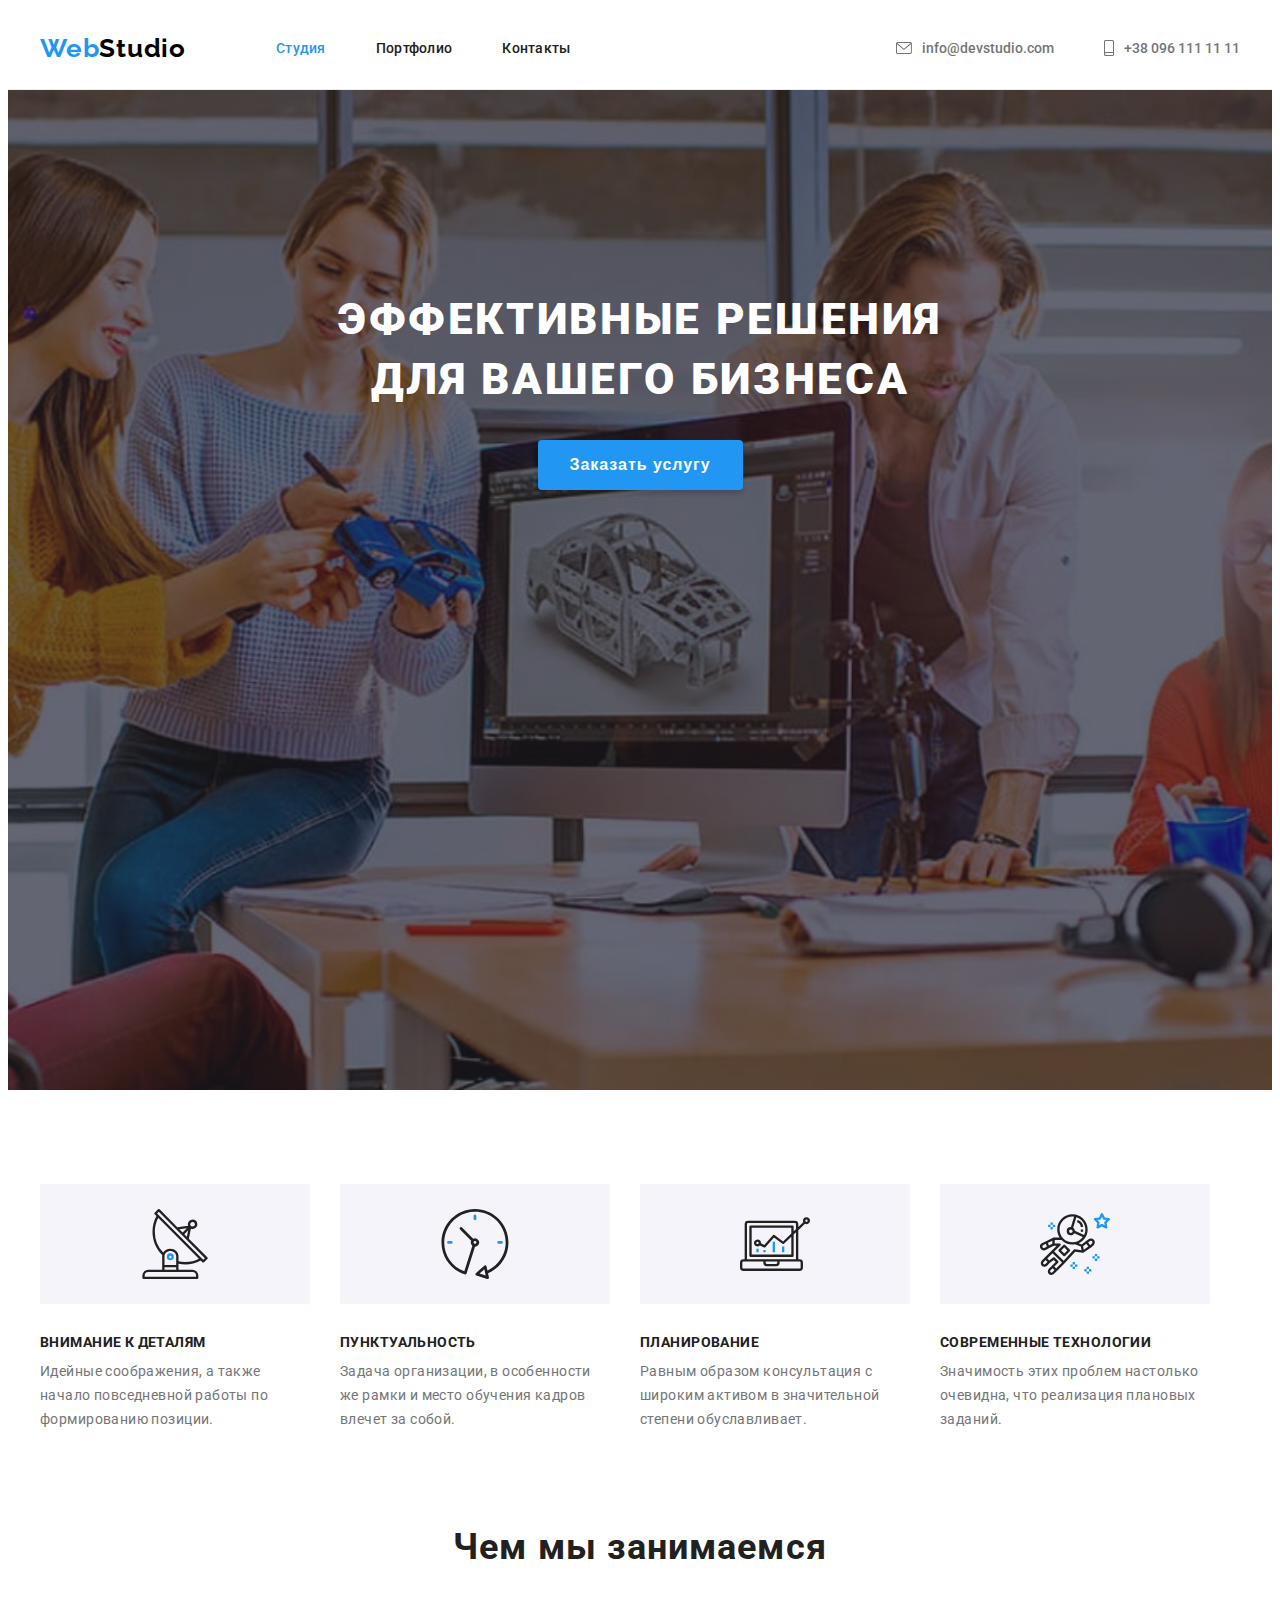
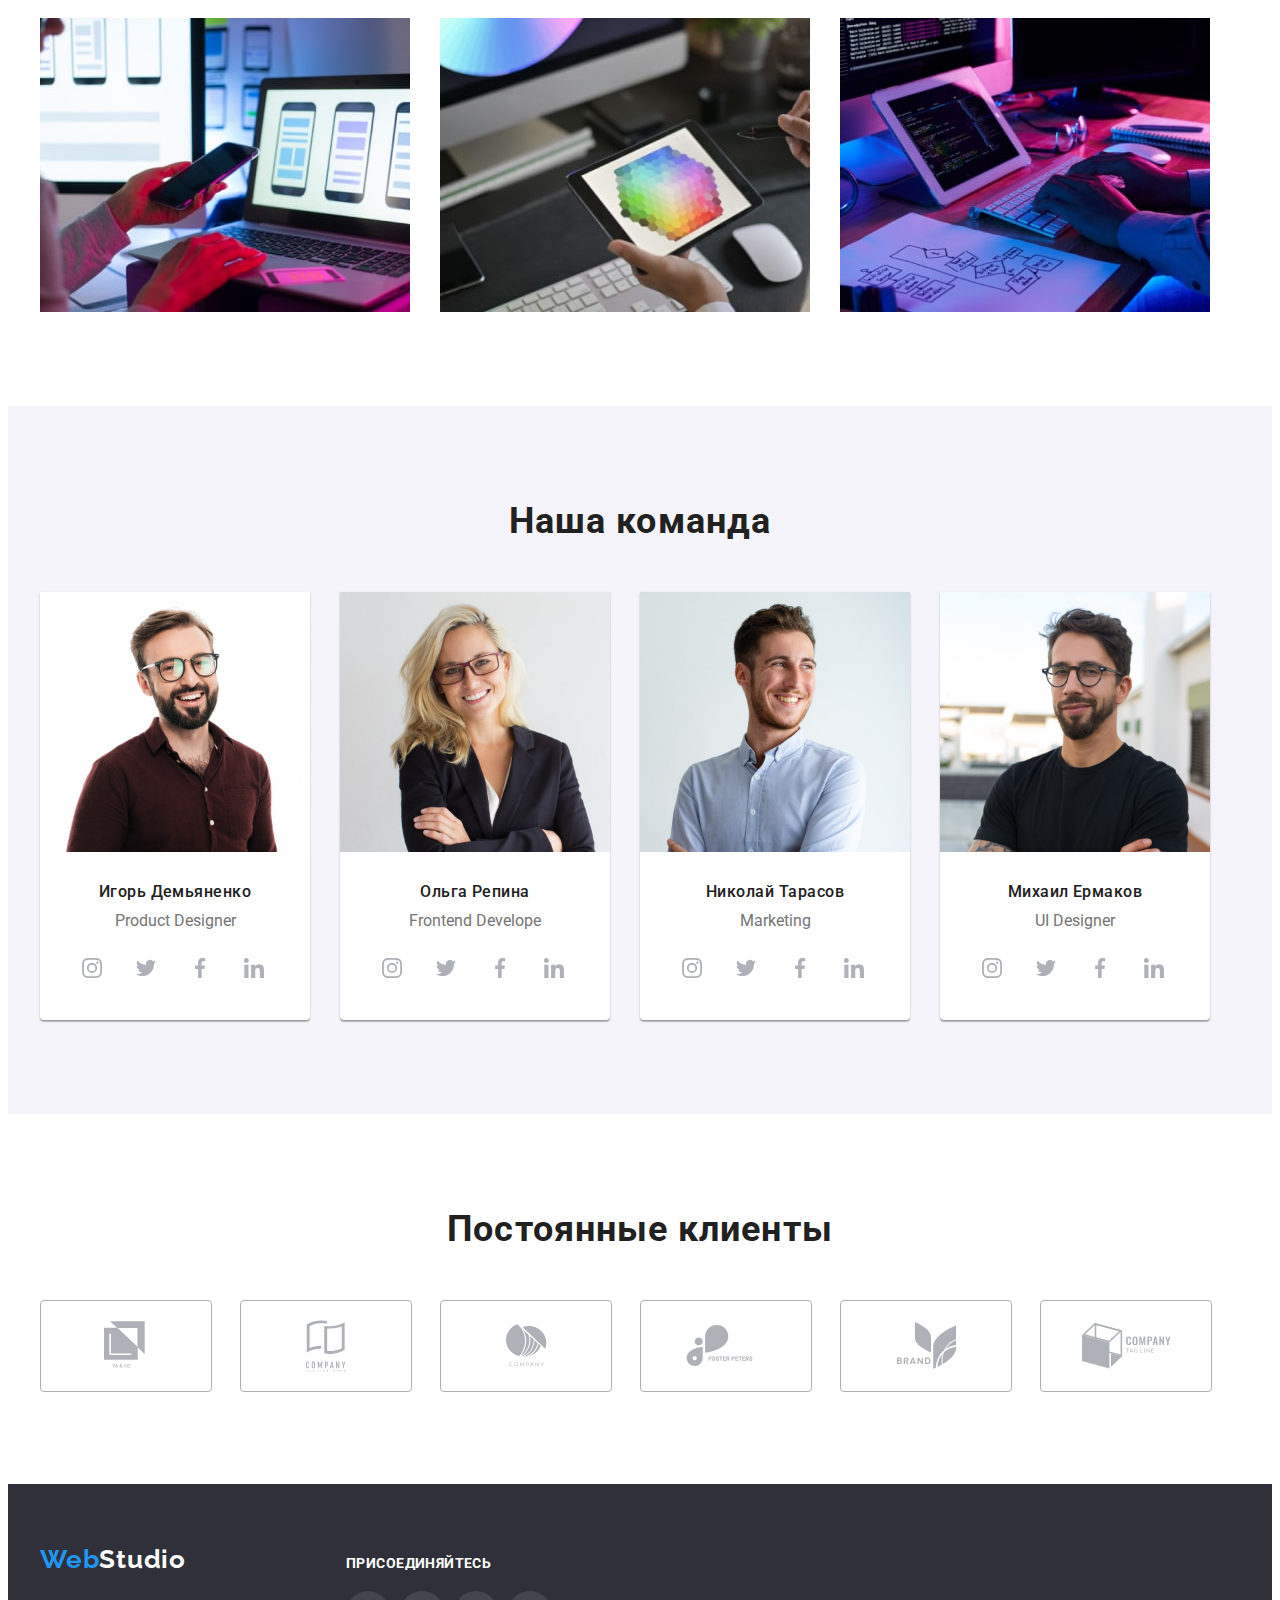
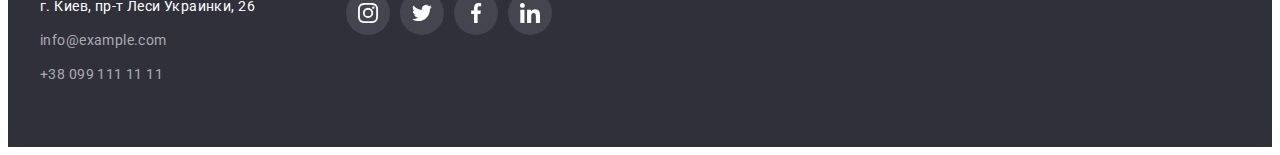
==== index.html @ 1aa15faa "copy HW 4" ====
<!DOCTYPE html>
<html lang="ru">
  <head>
    <meta charset="UTF-8" />
    <meta name="viewport" content="width=device-width, initial-scale=1.0" />
    <link rel="preconnect" href="https://fonts.gstatic.com" />
    <link
      href="https://fonts.googleapis.com/css2?family=Raleway:wght@700&family=Roboto:wght@400;500;700;900&display=swap"
      rel="stylesheet"
    />
    <link
      rel="stylesheet"
      href="https://cdnjs.cloudflare.com/ajax/libs/modern-normalize/1.0.0/modern-normalize.min.css"
      integrity="sha512-ISS7cAi1PEhQ8jnbJpJZMd29NlhNj4AWYyLOSp2CE/CsHxTCu+r+t0D2yoJudVrd0/8fTVPUVDzY5Tvli75u/g=="
      crossorigin="anonymous"
    />
    <link rel="stylesheet" href="./css/styles.css" />
    <title lang="en">WebStudio</title>
  </head>
  <body>
    <!--Шапка сайта-->
    <header class="header">
      <div class="conteiner display-flex">
        <nav class="header-navigation display-flex">
          <a class="logo" href="./index.html"
            ><span class="logo-first-word">Web</span>Studio</a
          >
          <ul class="navigation-list display-flex">
            <li class="navigation-list-item">
              <a
                class="navigation-list-link navigation-list-link-active"
                href="./index.html"
              >
                Студия
              </a>
            </li>
            <li class="navigation-list-item">
              <a class="navigation-list-link" href="./portfolio.html"
                >Портфолио</a
              >
            </li>
            <li class="navigation-list-item">
              <a class="navigation-list-link" href="#">Контакты</a>
            </li>
          </ul>
        </nav>

        <ul class="address-list display-flex">
          <li class="address-item">
            <a class="address-link" href="mailto:info@devstudio.com">
              <svg class="address-link-icon" width="16" height="12">
                <use href="./images/icons/sprite.svg#icon-envelope"></use>
              </svg>
              info@devstudio.com
            </a>
          </li>
          <li class="address-item">
            <a class="address-link" href="tel:+380961111111">
              <svg class="address-link-icon" width="10" height="16">
                <use href="./images/icons/sprite.svg#icon-smartphone"></use>
              </svg>
              +38 096 111 11 11
            </a>
          </li>
        </ul>
      </div>
    </header>
    <main>
      <!--Секція Герой-->
      <section class="hero section">
        <div class="conteiner">
          <h1 class="hero-title">
            Эффективные решения <br />
            для вашего бизнеса
          </h1>
          <button type="button" class="hero-button">Заказать услугу</button>
        </div>
      </section>
      <!--Особенности-->
      <section class="features section">
        <div class="conteiner">
          <h2 hidden class="section-title">Наши особенности</h2>
          <ul class="features-list display-flex">
            <li class="features-list-item">
              <div class="features-list-icon">
                <svg class="icon">
                  <use href="./images/icons/sprite.svg#icon-antenna"></use>
                </svg>
              </div>
              <h3 class="features-list-title">Внимание к деталям</h3>
              <p class="features-list-text">
                Идейные соображения, а также начало повседневной работы по
                формированию позиции.
              </p>
            </li>
            <li class="features-list-item">
              <div class="features-list-icon">
                <svg class="icon">
                  <use href="./images/icons/sprite.svg#icon-clock"></use>
                </svg>
              </div>
              <h3 class="features-list-title">Пунктуальность</h3>
              <p class="features-list-text">
                Задача организации, в особенности же рамки и место обучения
                кадров влечет за собой.
              </p>
            </li>
            <li class="features-list-item">
              <div class="features-list-icon">
                <svg class="icon">
                  <use href="./images/icons/sprite.svg#icon-diagram"></use>
                </svg>
              </div>
              <h3 class="features-list-title">Планирование</h3>
              <p class="features-list-text">
                Равным образом консультация с широким активом в значительной
                степени обуславливает.
              </p>
            </li>
            <li class="features-list-item">
              <div class="features-list-icon">
                <svg class="icon">
                  <use href="./images/icons/sprite.svg#icon-astronaut"></use>
                </svg>
              </div>
              <h3 class="features-list-title">Современные технологии</h3>
              <p class="features-list-text">
                Значимость этих проблем настолько очевидна, что реализация
                плановых заданий.
              </p>
            </li>
          </ul>
        </div>
      </section>
      <!--Чем мы занимаемся-->
      <section class="doing section">
        <div class="conteiner">
          <h2 class="section-title">Чем мы занимаемся</h2>
          <ul class="doing-list display-flex">
            <li class="doing-list-item">
              <img
                class="doing-list-image"
                src="./images/index/what-we-do-img-1.jpg"
                alt="Процес вестания страници"
                width="370"
                height="294"
              />
            </li>
            <li class="doing-list-item">
              <img
                class="doing-list-image"
                src="./images/index/what-we-do-img-2.jpg"
                alt="Процес тестирования страницт"
                width="370"
                height="294"
              />
            </li>
            <li class="doing-list-item">
              <img
                class="doing-list-image"
                src="./images/index/what-we-do-img-3.jpg"
                alt="Процес создания дизайна"
                width="370"
                height="294"
              />
            </li>
          </ul>
        </div>
      </section>
      <!--Наша команда-->
      <section class="team section">
        <div class="conteiner">
          <h2 class="section-title">Наша команда</h2>
          <ul class="team-list display-flex">
            <li class="team-list-item">
              <img
                class="team-list-image"
                src="./images/index/teammate-img-Igor.jpg"
                alt="Фото Игоря
            Демьяненко"
                width="270"
                height="260"
              />
              <div class="team-list-text-conteiner">
                <h3 class="team-list-title">Игорь Демьяненко</h3>
                <p class="team-list-text" lang="en">Product Designer</p>
                <ul class="social-list">
                  <li class="social-list-item">
                    <a href="#" class="social-list-link">
                      <svg class="social-list-icon" width="20" height="20">
                        <use
                          href="./images/icons/sprite.svg#icon-instagram"
                        ></use>
                      </svg>
                    </a>
                  </li>
                  <li class="social-list-item">
                    <a href="#" class="social-list-link">
                      <svg class="social-list-icon" width="20" height="20">
                        <use
                          href="./images/icons/sprite.svg#icon-twitter"
                        ></use>
                      </svg>
                    </a>
                  </li>
                  <li class="social-list-item">
                    <a href="#" class="social-list-link">
                      <svg class="social-list-icon" width="20" height="20">
                        <use
                          href="./images/icons/sprite.svg#icon-facebook"
                        ></use>
                      </svg>
                    </a>
                  </li>
                  <li class="social-list-item">
                    <a href="#" class="social-list-link">
                      <svg class="social-list-icon" width="20" height="20">
                        <use
                          href="./images/icons/sprite.svg#icon-linkedin"
                        ></use>
                      </svg>
                    </a>
                  </li>
                </ul>
              </div>
            </li>
            <li class="team-list-item">
              <img
                class="team-list-image"
                src="./images/index/teammate-img-Olga.jpg"
                alt="Ольги Репинои"
                width="270"
                height="260"
              />
              <div class="team-list-text-conteiner">
                <h3 class="team-list-title">Ольга Репина</h3>
                <p class="team-list-text" lang="en">Frontend Develope</p>
                <ul class="social-list">
                  <li class="social-list-item">
                    <a href="#" class="social-list-link">
                      <svg class="social-list-icon" width="20" height="20">
                        <use
                          href="./images/icons/sprite.svg#icon-instagram"
                        ></use>
                      </svg>
                    </a>
                  </li>
                  <li class="social-list-item">
                    <a href="#" class="social-list-link">
                      <svg class="social-list-icon" width="20" height="20">
                        <use
                          href="./images/icons/sprite.svg#icon-twitter"
                        ></use>
                      </svg>
                    </a>
                  </li>
                  <li class="social-list-item">
                    <a href="#" class="social-list-link">
                      <svg class="social-list-icon" width="20" height="20">
                        <use
                          href="./images/icons/sprite.svg#icon-facebook"
                        ></use>
                      </svg>
                    </a>
                  </li>
                  <li class="social-list-item">
                    <a href="#" class="social-list-link">
                      <svg class="social-list-icon" width="20" height="20">
                        <use
                          href="./images/icons/sprite.svg#icon-linkedin"
                        ></use>
                      </svg>
                    </a>
                  </li>
                </ul>
              </div>
            </li>
            <li class="team-list-item">
              <img
                class="team-list-image"
                src="./images/index/teammate-img-Mykola.jpg"
                alt="Фото Николая
            Тарасова"
                width="270"
                height="260"
              />
              <div class="team-list-text-conteiner">
                <h3 class="team-list-title">Николай Тарасов</h3>
                <p class="team-list-text" lang="en">Marketing</p>
                <ul class="social-list">
                  <li class="social-list-item">
                    <a href="#" class="social-list-link">
                      <svg class="social-list-icon" widht="20" height="20">
                        <use
                          href="./images/icons/sprite.svg#icon-instagram"
                        ></use>
                      </svg>
                    </a>
                  </li>
                  <li class="social-list-item">
                    <a href="#" class="social-list-link">
                      <svg class="social-list-icon" widht="20" height="20">
                        <use
                          href="./images/icons/sprite.svg#icon-twitter"
                        ></use>
                      </svg>
                    </a>
                  </li>
                  <li class="social-list-item">
                    <a href="#" class="social-list-link">
                      <svg class="social-list-icon" widht="20" height="20">
                        <use
                          href="./images/icons/sprite.svg#icon-facebook"
                        ></use>
                      </svg>
                    </a>
                  </li>
                  <li class="social-list-item">
                    <a href="#" class="social-list-link">
                      <svg class="social-list-icon" widht="20" height="20">
                        <use
                          href="./images/icons/sprite.svg#icon-linkedin"
                        ></use>
                      </svg>
                    </a>
                  </li>
                </ul>
              </div>
            </li>
            <li class="team-list-item">
              <img
                class="team-list-image"
                src="./images/index/teammate-img-Myhailo.jpg"
                alt="Михаила Ермакова"
                width="270"
                height="260"
              />
              <div class="team-list-text-conteiner">
                <h3 class="team-list-title">Михаил Ермаков</h3>
                <p class="team-list-text" lang="en">UI Designer</p>
                <ul class="social-list">
                  <li class="social-list-item">
                    <a href="#" class="social-list-link">
                      <svg class="social-list-icon" widht="20" height="20">
                        <use
                          href="./images/icons/sprite.svg#icon-instagram"
                        ></use>
                      </svg>
                    </a>
                  </li>
                  <li class="social-list-item">
                    <a href="#" class="social-list-link">
                      <svg class="social-list-icon" widht="20" height="20">
                        <use
                          href="./images/icons/sprite.svg#icon-twitter"
                        ></use>
                      </svg>
                    </a>
                  </li>
                  <li class="social-list-item">
                    <a href="#" class="social-list-link">
                      <svg class="social-list-icon" widht="20" height="20">
                        <use
                          href="./images/icons/sprite.svg#icon-facebook"
                        ></use>
                      </svg>
                    </a>
                  </li>
                  <li class="social-list-item">
                    <a href="#" class="social-list-link">
                      <svg class="social-list-icon" widht="20" height="20">
                        <use
                          href="./images/icons/sprite.svg#icon-linkedin"
                        ></use>
                      </svg>
                    </a>
                  </li>
                </ul>
              </div>
            </li>
          </ul>
        </div>
      </section>
      <section class="partners section">
        <div class="conteiner">
          <h2 class="section-title">Постоянные клиенты</h2>
          <ul class="partners-list">
            <li class="partners-list-item">
              <a href="" class="partners-list-link">
                <svg class="partners-list-icon" width="45" height="50">
                  <use
                    href="./images/icons/sprite.svg#icon-client-logo-1"
                  ></use>
                </svg>
              </a>
            </li>
            <li class="partners-list-item">
              <a href="" class="partners-list-link">
                <svg class="partners-list-icon" width="40" height="52">
                  <use
                    href="./images/icons/sprite.svg#icon-client-logo-2"
                  ></use>
                </svg>
              </a>
            </li>
            <li class="partners-list-item">
              <a href="" class="partners-list-link">
                <svg class="partners-list-icon" width="41" height="43">
                  <use
                    href="./images/icons/sprite.svg#icon-client-logo-3"
                  ></use>
                </svg>
              </a>
            </li>
            <li class="partners-list-item">
              <a href="" class="partners-list-link">
                <svg class="partners-list-icon" width="80" height="42">
                  <use
                    href="./images/icons/sprite.svg#icon-client-logo-4"
                  ></use>
                </svg>
              </a>
            </li>
            <li class="partners-list-item">
              <a href="" class="partners-list-link">
                <svg class="partners-list-icon" width="59" height="47">
                  <use
                    href="./images/icons/sprite.svg#icon-client-logo-5"
                  ></use>
                </svg>
              </a>
            </li>
            <li class="partners-list-item">
              <a href="" class="partners-list-link">
                <svg class="partners-list-icon" width="89" height="46">
                  <use
                    href="./images/icons/sprite.svg#icon-client-logo-6"
                  ></use>
                </svg>
              </a>
            </li>
          </ul>
        </div>
      </section>
    </main>
    <!--Подвал сайта-->
    <footer class="footer">
      <div class="conteiner display-flex">
        <div class="address-conteiner">
          <a class="logo logo-footer" href="./index.html">
            <span class="logo-first-word">Web</span>Studio
          </a>
          <address class="footer-address">
            <a
              class="footer-address-link"
              href="https://goo.gl/maps/fKDju42FKTuRYaaN9"
              target="_blank"
            >
              г. Киев, пр-т Леси Украинки, 26
            </a>

            <ul class="footer-list">
              <li class="footer-list-item">
                <a class="footer-list-link" href="mailto:info@example.com">
                  info@example.com
                </a>
              </li>
              <li class="footer-list-item">
                <a class="footer-list-link" href="tel:+380991111111">
                  +38 099 111 11 11
                </a>
              </li>
            </ul>
          </address>
        </div>
        <div class="social-link-conteiner">
          <p class="social-link-title">присоединяйтесь</p>
          <ul class="social-list">
            <li class="social-list-item">
              <a href="#" class="social-list-link dark-theme">
                <svg class="social-list-icon" widht="20" height="20">
                  <use href="./images/icons/sprite.svg#icon-instagram"></use>
                </svg>
              </a>
            </li>
            <li class="social-list-item">
              <a href="#" class="social-list-link dark-theme">
                <svg class="social-list-icon" widht="20" height="20">
                  <use href="./images/icons/sprite.svg#icon-twitter"></use>
                </svg>
              </a>
            </li>
            <li class="social-list-item">
              <a href="#" class="social-list-link dark-theme">
                <svg class="social-list-icon" widht="20" height="20">
                  <use href="./images/icons/sprite.svg#icon-facebook"></use>
                </svg>
              </a>
            </li>
            <li class="social-list-item">
              <a href="#" class="social-list-link dark-theme">
                <svg class="social-list-icon" widht="20" height="20">
                  <use href="./images/icons/sprite.svg#icon-linkedin"></use>
                </svg>
              </a>
            </li>
          </ul>
        </div>
      </div>
    </footer>
  </body>
</html>
---- css/styles.css ----
:root {
  --text-color: #757575;
  --text-color-title: #212121;
  --text-font-size: 14px;
  --logo-first-word-color: #2196f3;
  --logo-header-color: #000000;
  --active-link-color: #2196f3;
  --light-background-color: #f5f4fa;
  --dark-background-color: #2f303a;
  --dark-background-text-color: #ffffff;
  --gatter-size: 15px;
  --double-gatter-size: 30px;
  --section-padding: 94px;
  --button-background-color-active: #188ce8;
  --collum-number: 3;
}
body {
  color: var(--text-color);
  font-family: "Roboto", sans-serif;
  font-size: var(--text-font-size);
  font-weight: 400;
  font-size: 14px;
}

img {
  display: block;
}
a {
  color: inherit;
  text-decoration: none;
  font-style: normal;
  display: block;
}

ul {
  list-style-type: none;
  padding: 0;
  margin: 0;
}
h1,
h2,
h3,
h4,
h5,
h6 {
  margin: 0;
  color: var(--text-color-title);
}
p {
  margin: 0;
}

/* == Common styles == */
.display-flex {
  display: flex;
}
.section {
  padding: var(--section-padding) 0;
}
.conteiner {
  width: 1200px;
  padding-left: var(--gatter-size);
  padding-right: var(--gatter-size);
  margin: 0 auto;
}
.logo {
  padding: 25px 0;
  margin-right: 90px;

  font-family: "Raleway", sans-serif;
  color: var(--logo-header-color);
  font-weight: 700;
  font-size: 26px;
  line-height: 1.192;
  letter-spacing: 0.03em;
}
.logo-first-word {
  color: var(--logo-first-word-color);
}
.section-title {
  font-weight: 700;
  font-size: 36px;
  line-height: 1.167;
  text-align: center;
  letter-spacing: 0.03em;
  margin-bottom: 50px;
}

/* == Heder styles == */
.header {
  border-bottom: 1px solid #ececec;
}
.header .conteiner {
  align-items: center;
}

.header-address,
.navigation-list {
  align-items: center;

  font-weight: 500;
  line-height: 1.143;
  letter-spacing: 0.02em;
}
.navigation-list-item:not(:last-child) {
  margin-right: 50px;
}

.navigation-list-link {
  color: var(--text-color-title);
  padding: 32px 0;
}
.address-list {
  margin-left: auto;
}
.address-item:not(:last-child) {
  margin-right: 50px;
}
.address-link {
  padding: 32px 0;
  font-weight: 500;
  display: flex;
  justify-content: center;
  align-items: center;
}
.address-link-icon {
  margin-right: 10px;
}
.navigation-list-link:hover,
.navigation-list-link:focus,
.address-link:hover,
.address-link:focus,
.navigation-list-link-active {
  color: var(--active-link-color);
}
.address-link-icon {
  fill: currentColor;
}

/* ===== Index.html styles =====*/

/* == Hero section styles == */

.hero {
  background-image: linear-gradient(
      rgba(47, 48, 58, 0.4),
      rgba(47, 48, 58, 0.4)
    ),
    url(../images/index/hero-background-image.jpg);
  background-color: var(--dark-background-color);
  color: var(--dark-background-text-color);
  background-repeat: no-repeat;
  background-position: center;
  text-align: center;
  background-size: cover;
  background-position: center;
  max-width: 1600px;
  min-height: 600px;
  margin: 0 auto;
}
.hero.section {
  padding: 200px 0;
}
.hero-title {
  color: inherit;
  font-weight: 900;
  font-size: 44px;
  line-height: 1.36;
  text-align: center;
  letter-spacing: 0.06em;
  text-transform: uppercase;
  margin-bottom: 30px;
}
.hero-button {
  background: var(--active-link-color);
  box-shadow: 0px 4px 4px rgba(0, 0, 0, 0.15);
  border-radius: 4px;
  color: inherit;

  font-weight: 700;
  font-size: 16px;
  line-height: 1.87;
  letter-spacing: 0.06em;
  cursor: pointer;

  padding: 10px 32px;
  border: none;
}
.hero-button:hover,
.hero-button:focus {
  background-color: var(--button-background-color-active);
}

/* == Features section styles == */

.features-list-title {
  font-weight: 700;
  line-height: 1.143;
  letter-spacing: 0.03em;
  text-transform: uppercase;
  font-size: inherit;
  margin-bottom: 10px;
}
.features-list-item {
  width: 270px;
}
.features-list-item:not(:last-child) {
  margin-right: var(--double-gatter-size);
}
.features-list-icon {
  display: flex;
  justify-content: center;
  align-items: center;
  width: 270px;
  height: 120px;
  background-color: #f5f4fa;
  margin-bottom: 30px;
}
.features-list-icon .icon {
  width: 70px;
  height: 70px;
}

.features-list-text {
  line-height: 1.71;
  letter-spacing: 0.03em;
}

/* == What we do styles == */
.doing.section {
  padding-top: 0;
}

.doing-list-item:not(:last-child) {
  margin-right: var(--double-gatter-size);
}
/* == Our team section styles == */

.team {
  background-color: var(--light-background-color);
}
.team-list {
  font-size: 16px;
}
.team-list-title {
  font-size: inherit;
  font-weight: 500;
  line-height: 1.187;
  letter-spacing: 0.03em;
}
.team-list-item {
  box-shadow: 0px 1px 3px rgba(0, 0, 0, 0.12), 0px 1px 1px rgba(0, 0, 0, 0.14),
    0px 2px 1px rgba(0, 0, 0, 0.2);
  border-radius: 0px 0px 4px 4px;
  background-color: #ffffff;
}
.team-list-item:not(:last-child) {
  margin-right: var(--double-gatter-size);
}
.team-list-text {
  margin-bottom: 16px;
}
.team-list-text-conteiner {
  text-align: center;
  padding: var(--double-gatter-size);
}
.team-list-title {
  margin-bottom: 10px;
}
.social-list {
  display: flex;
}
.social-list-item {
  width: 44px;
  height: 44px;
}

.social-list-item:not(:last-child) {
  margin-right: 10px;
}
.social-list-link {
  width: 100%;
  height: 100%;
  display: flex;
  justify-content: center;
  align-items: center;
  border-radius: 50%;
  color: #afb1b8;
}
.social-list-link:hover,
.social-list-link:focus {
  color: #ffffff;
  background-color: var(--active-link-color);
}
.social-list-icon {
  fill: currentColor;
}
/* == partners styles == */

.partners-list {
  display: flex;
}

.partners-list-item {
  width: 170px;
  height: 90px;
}

.partners-list-item:not(:last-child) {
  margin-right: 30px;
}
.partners-list-link {
  display: flex;
  justify-content: center;
  align-items: center;
  width: 100%;
  height: 100%;
  color: #afb1b8;
  border: #afb1b8 solid 1px;
  border-radius: 4px;
}
.partners-list-link:hover,
.partners-list-link:focus {
  color: var(--active-link-color);
  border-color: var(--active-link-color);
}
.partners-list-icon {
  fill: currentColor;
}
/* == footer styles == */

.footer {
  color: var(--dark-background-text-color);
  background-color: var(--dark-background-color);
  padding: 60px 0;
}
.logo-footer {
  color: var(--dark-background-text-color);
  padding: 0;
  margin-bottom: 20px;
}
.footer-address {
  line-height: 1.71;
  letter-spacing: 0.03em;
}
.footer-address-link {
  margin-bottom: 10px;
}
.footer-list-item:not(:last-child) {
  margin-bottom: 10px;
}
.footer-list-link {
  color: rgba(255, 255, 255, 0.6);
  font-weight: 400;
}
.footer-list-link:focus,
.footer-list-link:hover {
  color: var(--active-link-color);
}
.footer .conteiner {
  align-items: baseline;
}
.address-conteiner {
  margin-right: 70px;
}
.dark-theme {
  background-color: rgba(255, 255, 255, 0.1);
  color: #ffffff;
}
.social-link-title {
  font-weight: 700;
  font-size: 14px;
  line-height: 1.143;
  letter-spacing: 0.03em;
  text-transform: uppercase;
  margin-bottom: 20px;
  color: #ffffff;
}

/* ===== Portfolio.html styles ===== */

/* == examples section ==*/
.examples-filter {
  margin-bottom: 50px;
  justify-content: center;
}
.examples-filter-item:not(:last-child) {
  margin-right: 8px;
}
.examples-filter-button {
  font-weight: 500;
  font-size: 16px;
  line-height: 1.62;
  text-align: center;
  letter-spacing: 0.03em;
  padding: 5px 15px;
  background: #f5f4fa;
  border-radius: 4px;
  border: none;
  cursor: pointer;
}
.examples-filter-button:hover,
.examples-filter-button:focus,
.examples-filter-button.active {
  background: var(--active-link-color);
  color: #ffffff;
  box-shadow: 0px 3px 1px rgba(0, 0, 0, 0.1), 0px 1px 2px rgba(0, 0, 0, 0.08),
    0px 2px 2px rgba(0, 0, 0, 0.12);
}
.examples-list {
  flex-wrap: wrap;
}
.examples-list-item {
  width: calc(
    (100% - (30px * (var(--collum-number) - 1))) / var(--collum-number)
  );
}

.examples-list-item:not(:nth-child(3n + 3)) {
  margin-right: var(--double-gatter-size);
}

.examples-list-item:not(:nth-last-child(-n + 3)) {
  margin-bottom: var(--double-gatter-size);
}

.examples-list-link:hover,
.examples-list-link:focus {
  box-sizing: border-box;
  box-shadow: 0px 1px 1px rgba(0, 0, 0, 0.12), 0px 4px 4px rgba(0, 0, 0, 0.06),
    1px 4px 6px rgba(0, 0, 0, 0.16);
}

.examples-list-image {
  width: 100%;
}

.examples-list-text-conteiner {
  padding: 20px 24px;
  border: 1px solid #eeeeee;
  border-top: none;
}
.examples-list-title {
  margin-bottom: 4px;

  font-family: Roboto;
  font-style: normal;
  font-weight: 700;
  font-size: 18px;
  line-height: 2;
  letter-spacing: 0.06em;
}
.examples-list-text {
  font-size: 16px;
  line-height: 1.87;
  letter-spacing: 0.03em;
  color: #757575;
}
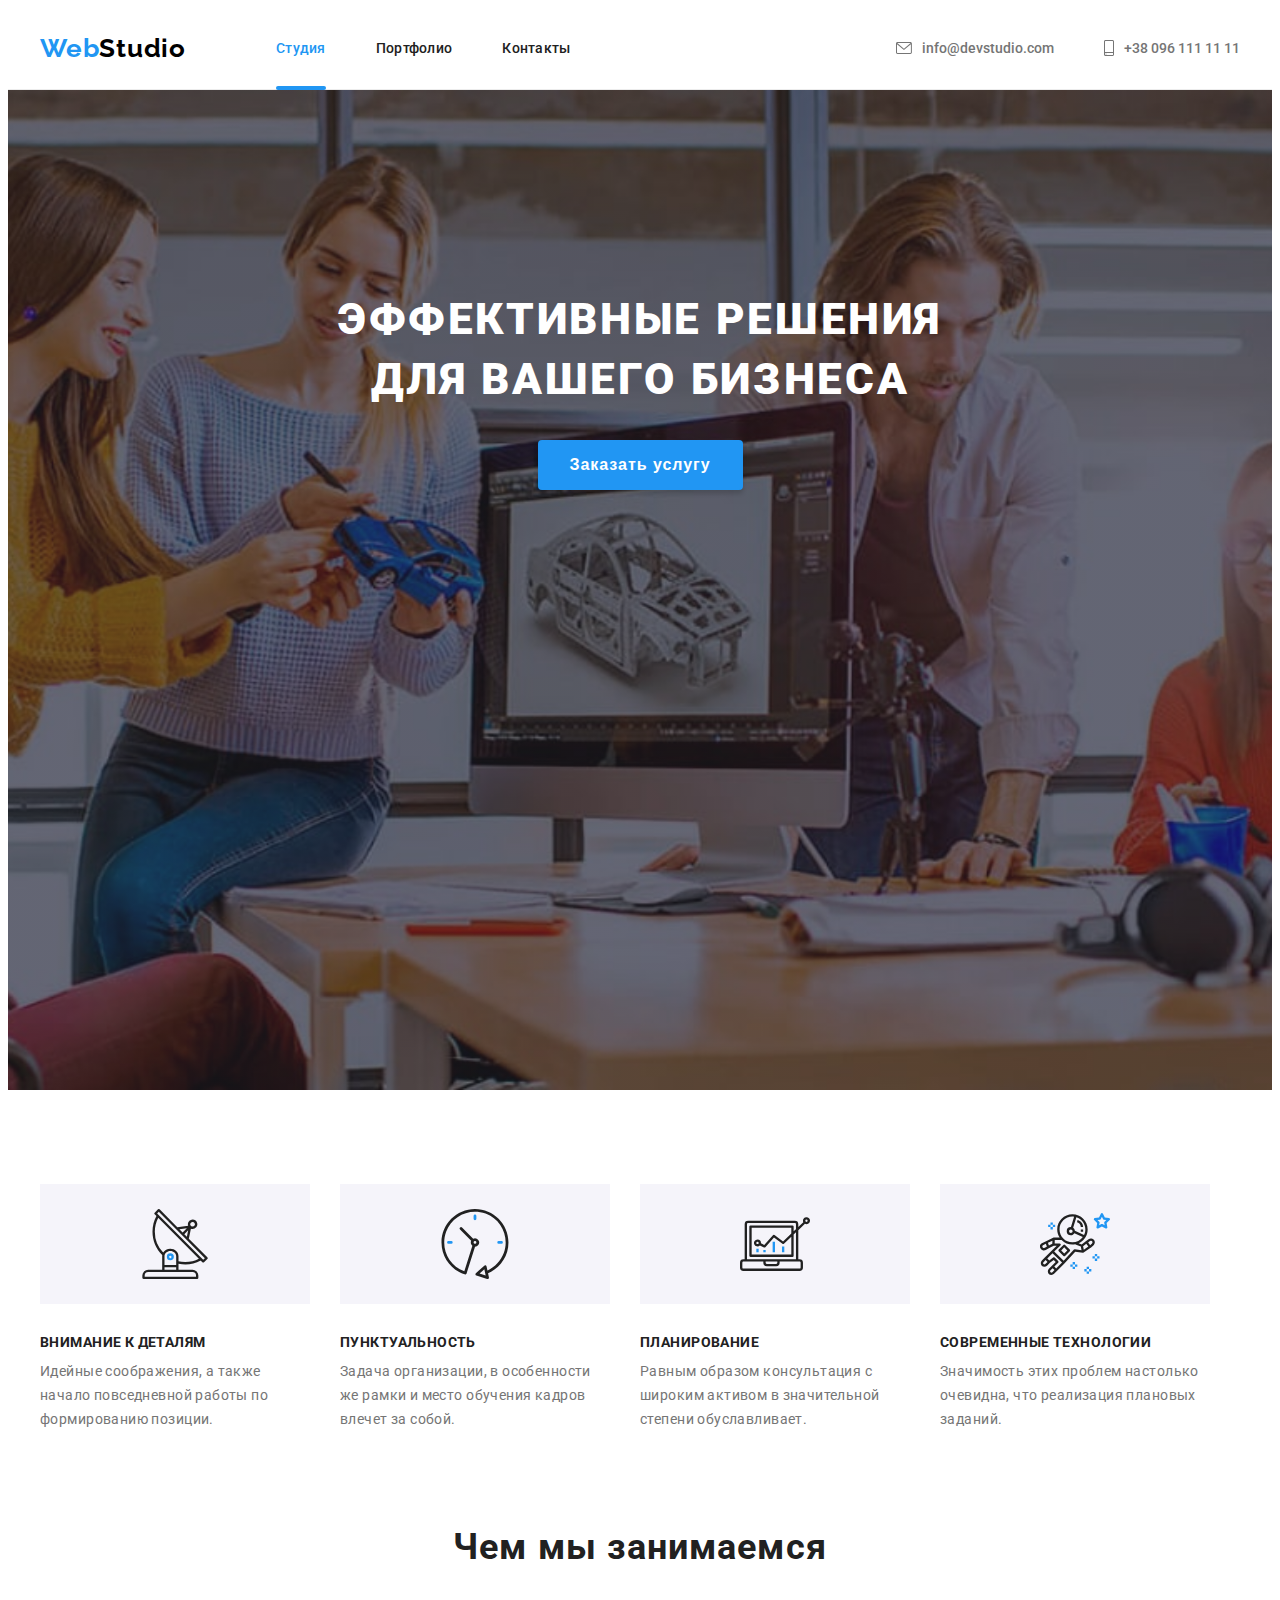
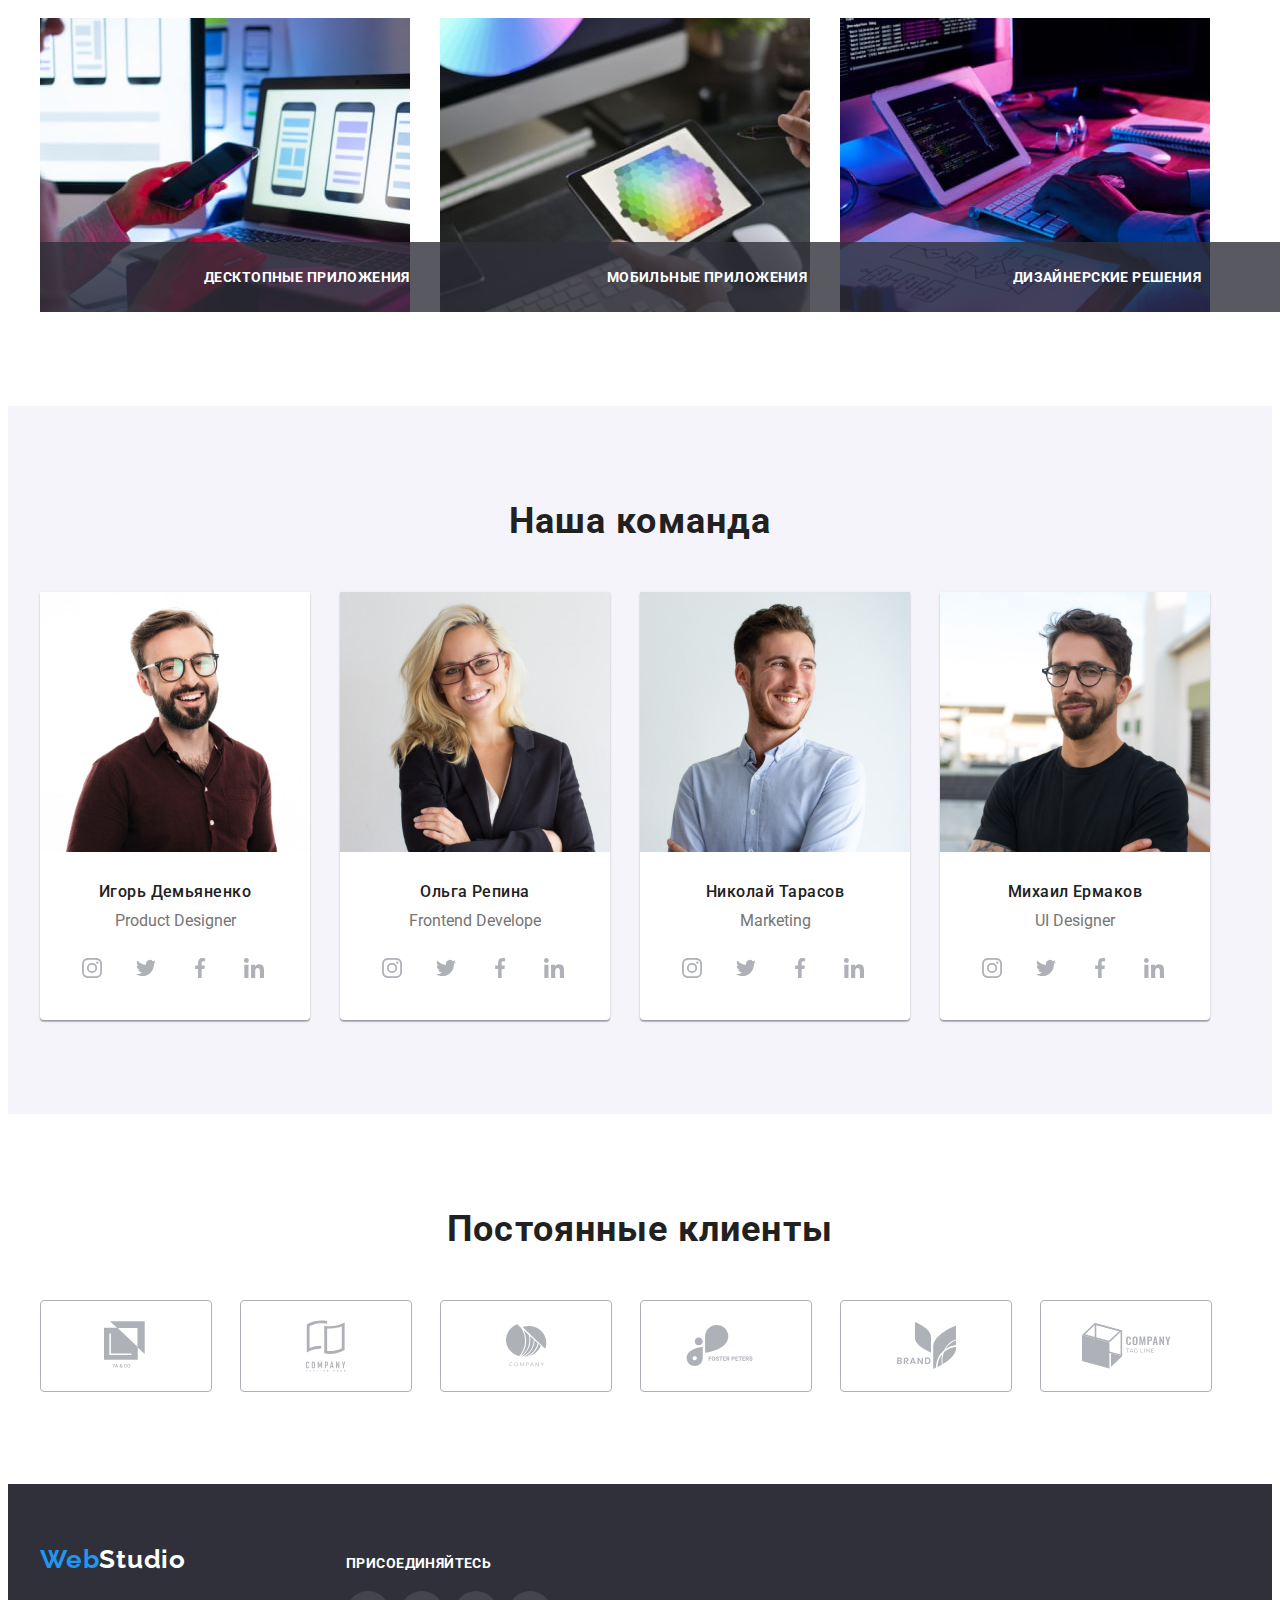
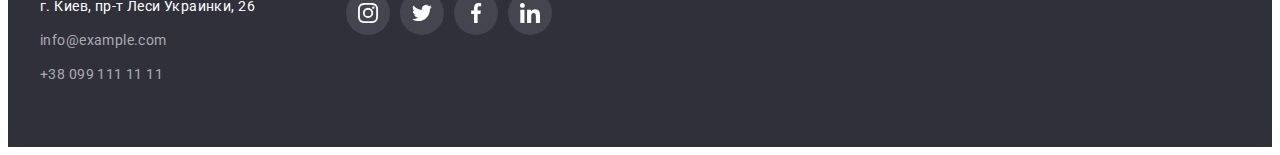
==== commit 7c721631: "what we do overlay added" ====
--- a/index.html
+++ b/index.html
@@ -145,6 +145,7 @@
                 width="370"
                 height="294"
               />
+              <p class="doing-list-text">Десктопные приложения</p>
             </li>
             <li class="doing-list-item">
               <img
@@ -154,6 +155,7 @@
                 width="370"
                 height="294"
               />
+              <p class="doing-list-text">Мобильные приложения</p>
             </li>
             <li class="doing-list-item">
               <img
@@ -163,6 +165,7 @@
                 width="370"
                 height="294"
               />
+              <p class="doing-list-text">Дизайнерские решения</p>
             </li>
           </ul>
         </div>
--- a/css/styles.css
+++ b/css/styles.css
@@ -13,6 +13,7 @@
   --section-padding: 94px;
   --button-background-color-active: #188ce8;
   --collum-number: 3;
+  --animation-function-and-duration: 2s cubic-bezier(0.4, 0, 0.2, 1);
 }
 body {
   color: var(--text-color);
@@ -107,8 +108,10 @@
 }
 
 .navigation-list-link {
+  position: relative;
   color: var(--text-color-title);
   padding: 32px 0;
+  transition: color var(--animation-function-and-duration);
 }
 .address-list {
   margin-left: auto;
@@ -122,6 +125,7 @@
   display: flex;
   justify-content: center;
   align-items: center;
+  transition: color var(--animation-function-and-duration);
 }
 .address-link-icon {
   margin-right: 10px;
@@ -132,6 +136,18 @@
 .address-link:focus,
 .navigation-list-link-active {
   color: var(--active-link-color);
+}
+.navigation-list-link-active::after {
+  position: absolute;
+  bottom: 0;
+  left: 0;
+  content: "";
+  display: block;
+  height: 4px;
+  background-color: var(--active-link-color);
+  width: 100%;
+  border-radius: 2px;
+  transform: translateY(2px);
 }
 .address-link-icon {
   fill: currentColor;
@@ -185,6 +201,7 @@
 
   padding: 10px 32px;
   border: none;
+  transition: background-color var(--animation-function-and-duration);
 }
 .hero-button:hover,
 .hero-button:focus {
@@ -230,9 +247,29 @@
 .doing.section {
   padding-top: 0;
 }
-
+.doing-list-item {
+  position: relative;
+}
 .doing-list-item:not(:last-child) {
   margin-right: var(--double-gatter-size);
+}
+.doing-list-text {
+  position: absolute;
+  bottom: 0;
+  left: 0;
+  display: block;
+  font-weight: 700;
+
+  line-height: 1.142;
+  text-align: center;
+  letter-spacing: 0.03em;
+  text-transform: uppercase;
+
+  color: #ffffff;
+  /* height: 70px; */
+  width: 100%;
+  background-color: rgba(47, 48, 58, 0.8);
+  padding: 27px 82px;
 }
 /* == Our team section styles == */
 
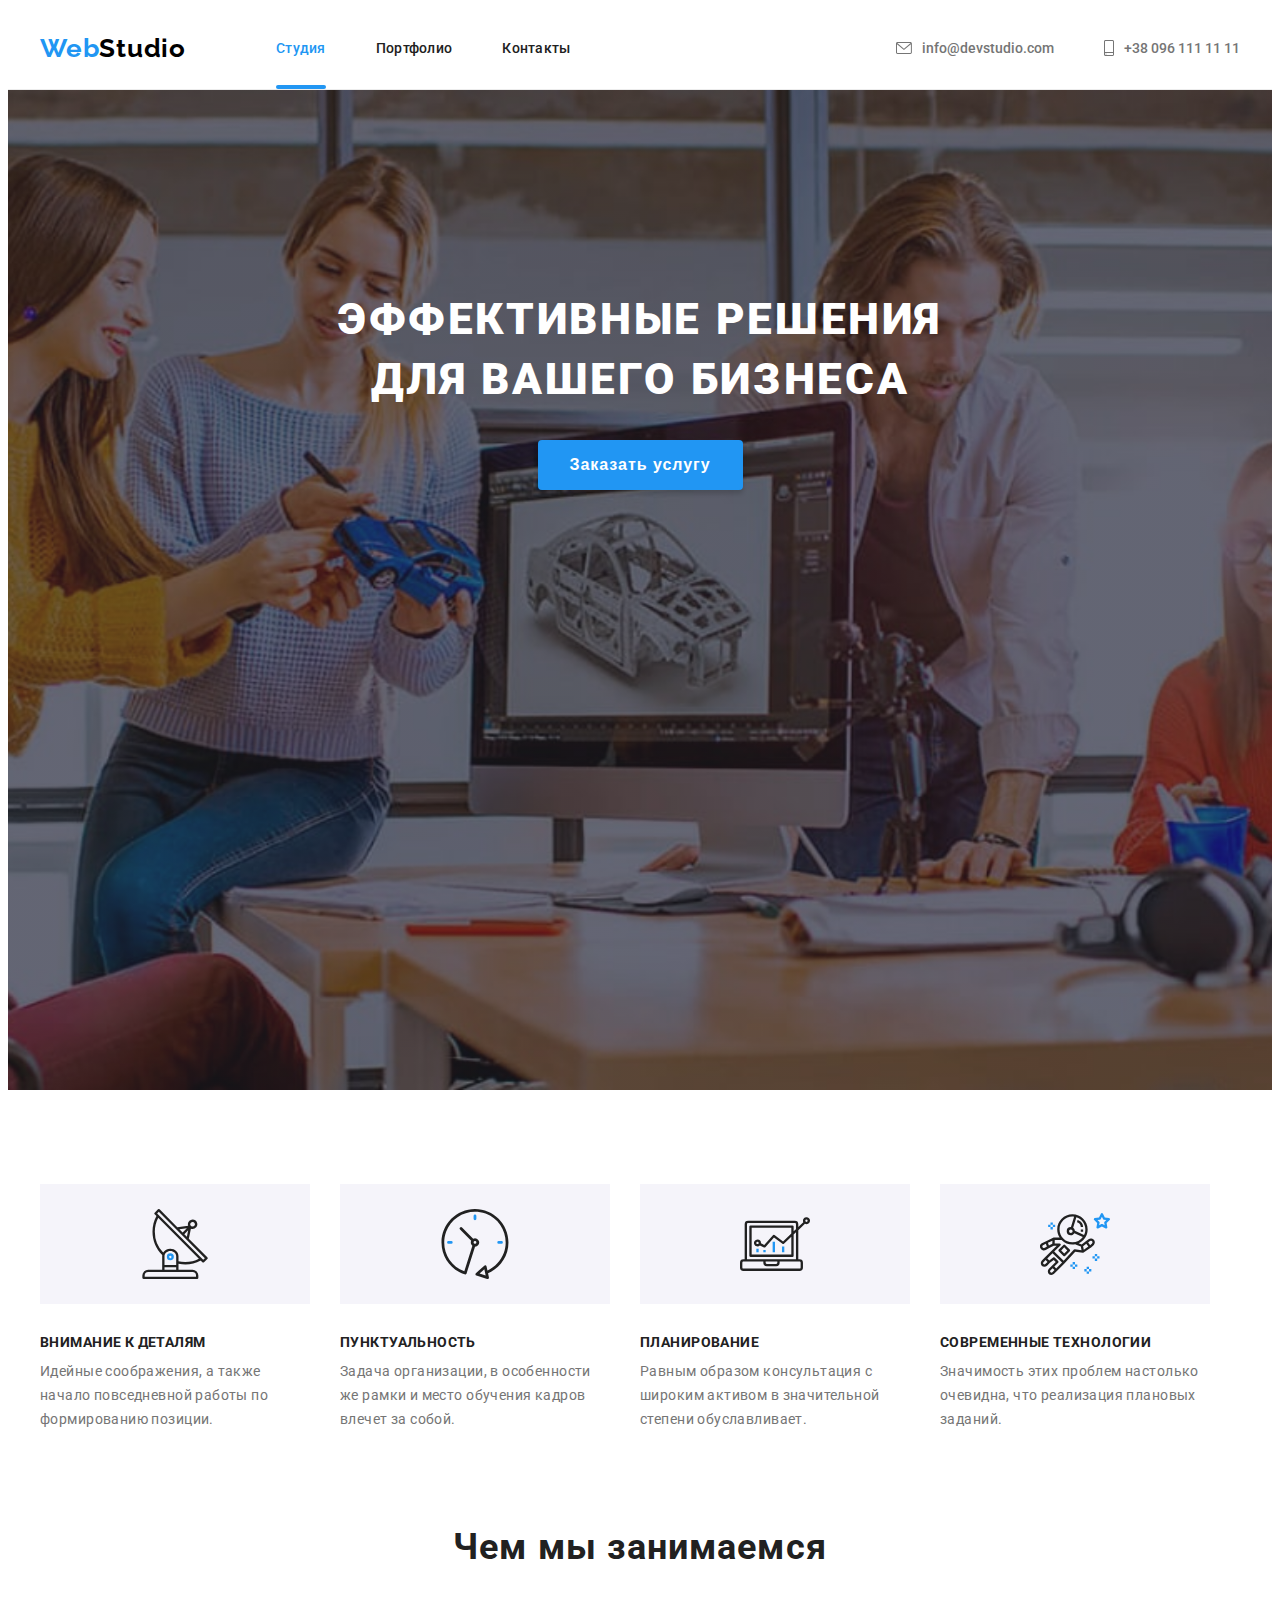
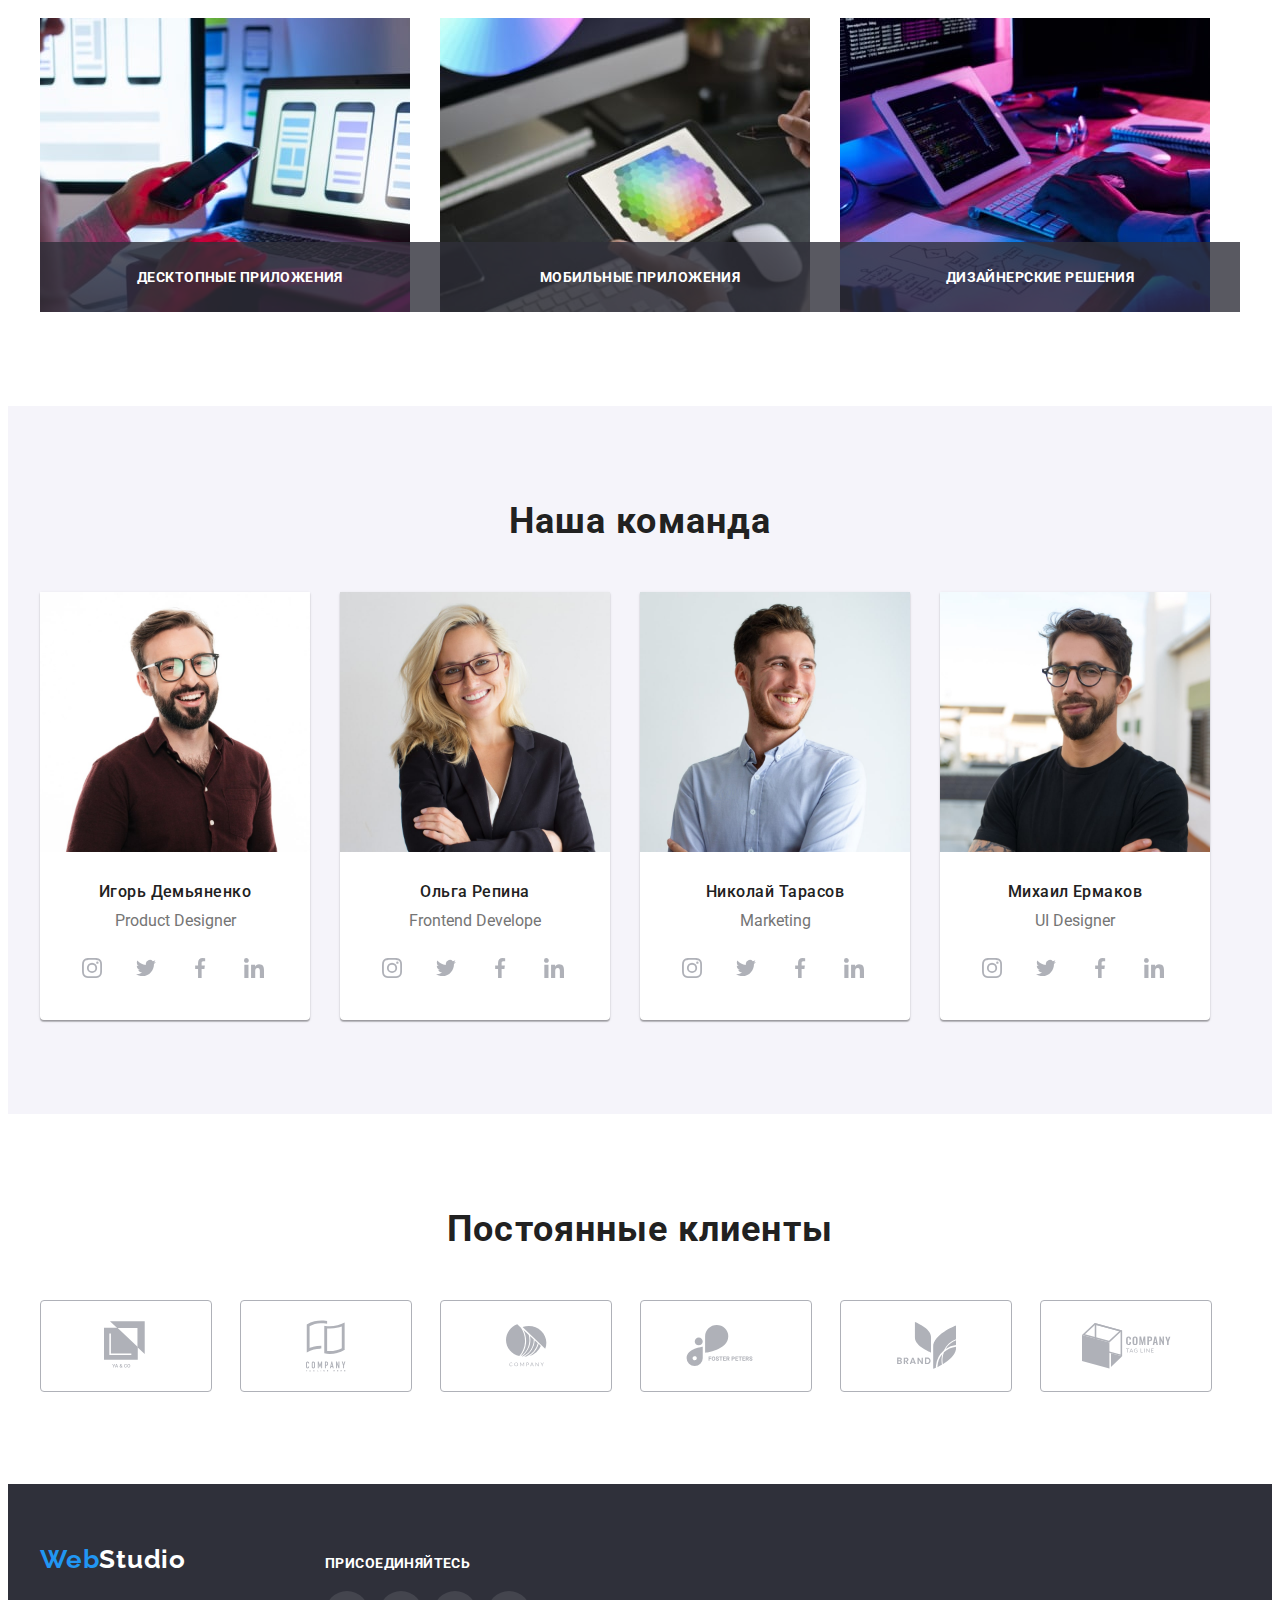
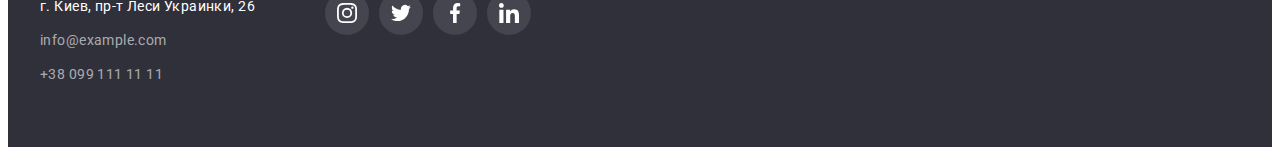
==== commit 6c4b325a: "footer fix" ====
--- a/index.html
+++ b/index.html
@@ -22,7 +22,7 @@
     <header class="header">
       <div class="conteiner display-flex">
         <nav class="header-navigation display-flex">
-          <a class="logo" href="./index.html"
+          <a class="logo logo-header" href="./index.html"
             ><span class="logo-first-word">Web</span>Studio</a
           >
           <ul class="navigation-list display-flex">
@@ -73,7 +73,7 @@
             Эффективные решения <br />
             для вашего бизнеса
           </h1>
-          <button type="button" class="hero-button">Заказать услугу</button>
+          <button type="button" class="hero-button" data-modal-open>Заказать услугу</button>
         </div>
       </section>
       <!--Особенности-->
@@ -511,5 +511,13 @@
         </div>
       </div>
     </footer>
+    <div class="backdrop is-hidden" data-modal>
+      <div class="modal">
+        <button type="button" class="modal-button" data-modal-close><svg width="12" height="12">
+          <use href="./images/icons/sprite.svg#icon-cross"></></use>
+        </svg></button>
+      </div>
+    </div>
+    <script src="./js/modal.js"></script>
   </body>
 </html>
--- a/css/styles.css
+++ b/css/styles.css
@@ -13,7 +13,7 @@
   --section-padding: 94px;
   --button-background-color-active: #188ce8;
   --collum-number: 3;
-  --animation-function-and-duration: 2s cubic-bezier(0.4, 0, 0.2, 1);
+  --animation-function-and-duration: 250ms cubic-bezier(0.4, 0, 0.2, 1);
 }
 body {
   color: var(--text-color);
@@ -65,15 +65,16 @@
   margin: 0 auto;
 }
 .logo {
+  font-family: "Raleway", sans-serif;
+  color: var(--logo-header-color);
+  font-weight: 700;
+  font-size: 26px;
+  line-height: 1.192;
+  letter-spacing: 0.03em;
+}
+.logo-header {
   padding: 25px 0;
   margin-right: 90px;
-
-  font-family: "Raleway", sans-serif;
-  color: var(--logo-header-color);
-  font-weight: 700;
-  font-size: 26px;
-  line-height: 1.192;
-  letter-spacing: 0.03em;
 }
 .logo-first-word {
   color: var(--logo-first-word-color);
@@ -147,7 +148,7 @@
   background-color: var(--active-link-color);
   width: 100%;
   border-radius: 2px;
-  transform: translateY(2px);
+  transform: translateY(1px);
 }
 .address-link-icon {
   fill: currentColor;
@@ -257,19 +258,17 @@
   position: absolute;
   bottom: 0;
   left: 0;
-  display: block;
-  font-weight: 700;
-
+
+  font-weight: 700;
   line-height: 1.142;
   text-align: center;
   letter-spacing: 0.03em;
   text-transform: uppercase;
-
   color: #ffffff;
-  /* height: 70px; */
-  width: 100%;
   background-color: rgba(47, 48, 58, 0.8);
-  padding: 27px 82px;
+
+  width: 100%;
+  padding: 27px 15px;
 }
 /* == Our team section styles == */
 
@@ -323,6 +322,8 @@
   align-items: center;
   border-radius: 50%;
   color: #afb1b8;
+  transition: background-color var(--animation-function-and-duration),
+    color var(--animation-function-and-duration);
 }
 .social-list-link:hover,
 .social-list-link:focus {
@@ -355,6 +356,8 @@
   color: #afb1b8;
   border: #afb1b8 solid 1px;
   border-radius: 4px;
+  transition: color var(--animation-function-and-duration),
+    border var(--animation-function-and-duration);
 }
 .partners-list-link:hover,
 .partners-list-link:focus {
@@ -373,8 +376,8 @@
 }
 .logo-footer {
   color: var(--dark-background-text-color);
-  padding: 0;
   margin-bottom: 20px;
+  display: inline-block;
 }
 .footer-address {
   line-height: 1.71;
@@ -383,12 +386,15 @@
 .footer-address-link {
   margin-bottom: 10px;
 }
+.footer-list-item {
+  display: flex;
+}
 .footer-list-item:not(:last-child) {
   margin-bottom: 10px;
 }
 .footer-list-link {
   color: rgba(255, 255, 255, 0.6);
-  font-weight: 400;
+  transition: color var(--animation-function-and-duration);
 }
 .footer-list-link:focus,
 .footer-list-link:hover {
@@ -435,6 +441,9 @@
   border-radius: 4px;
   border: none;
   cursor: pointer;
+  transition: color var(--animation-function-and-duration),
+    background-color var(--animation-function-and-duration),
+    box-shadow var(--animation-function-and-duration);
 }
 .examples-filter-button:hover,
 .examples-filter-button:focus,
@@ -452,7 +461,9 @@
     (100% - (30px * (var(--collum-number) - 1))) / var(--collum-number)
   );
 }
-
+.examples-list-link {
+  transition: box-shadow var(--animation-function-and-duration);
+}
 .examples-list-item:not(:nth-child(3n + 3)) {
   margin-right: var(--double-gatter-size);
 }
@@ -463,9 +474,12 @@
 
 .examples-list-link:hover,
 .examples-list-link:focus {
-  box-sizing: border-box;
   box-shadow: 0px 1px 1px rgba(0, 0, 0, 0.12), 0px 4px 4px rgba(0, 0, 0, 0.06),
     1px 4px 6px rgba(0, 0, 0, 0.16);
+}
+.examples-list-link:hover .exemples-image-overlay,
+.examples-list-link:focus .exemples-image-overlay {
+  transform: translateY(0);
 }
 
 .examples-list-image {
@@ -493,3 +507,71 @@
   letter-spacing: 0.03em;
   color: #757575;
 }
+.examples-thumb {
+  position: relative;
+  overflow: hidden;
+}
+.exemples-image-overlay {
+  position: absolute;
+  top: 0;
+  left: 0;
+  width: 100%;
+  height: 100%;
+  padding: 63px 24px;
+
+  font-size: 18px;
+  line-height: 1.56;
+  letter-spacing: 0.03em;
+
+  color: #ffffff;
+  background-color: rgba(33, 150, 243, 0.9);
+  transform: translateY(101%);
+  transition: transform var(--animation-function-and-duration);
+}
+/* ===== modal window styles ===== */
+.backdrop {
+  position: fixed;
+  display: flex;
+  top: 0;
+  left: 0;
+  width: 100%;
+  height: 100%;
+  background-color: rgba(0, 0, 0, 0.2);
+  transition: transform var(--animation-function-and-duration);
+  transform: translateY(0);
+}
+.modal {
+  position: absolute;
+  top: 50%;
+  left: 50%;
+  transform: translate(-50%, -50%);
+  width: 528px;
+  height: 581px;
+  background-color: #ffffff;
+  box-shadow: 0px 1px 3px rgba(0, 0, 0, 0.12), 0px 1px 1px rgba(0, 0, 0, 0.14),
+    0px 2px 1px rgba(0, 0, 0, 0.2);
+  border-radius: 4px;
+}
+.modal-button {
+  position: absolute;
+  top: 8px;
+  right: 8px;
+  width: 30px;
+  height: 30px;
+  border-radius: 50%;
+  border: 1px solid rgba(0, 0, 0, 0.1);
+  background-color: transparent;
+  cursor: pointer;
+  display: flex;
+  justify-content: center;
+  align-items: center;
+  padding: 0;
+}
+
+.is-hidden {
+  visibility: hidden;
+  opacity: 0;
+  pointer-events: none;
+  transform: translateY(-100%);
+  transition: transform var(--animation-function-and-duration);
+}
